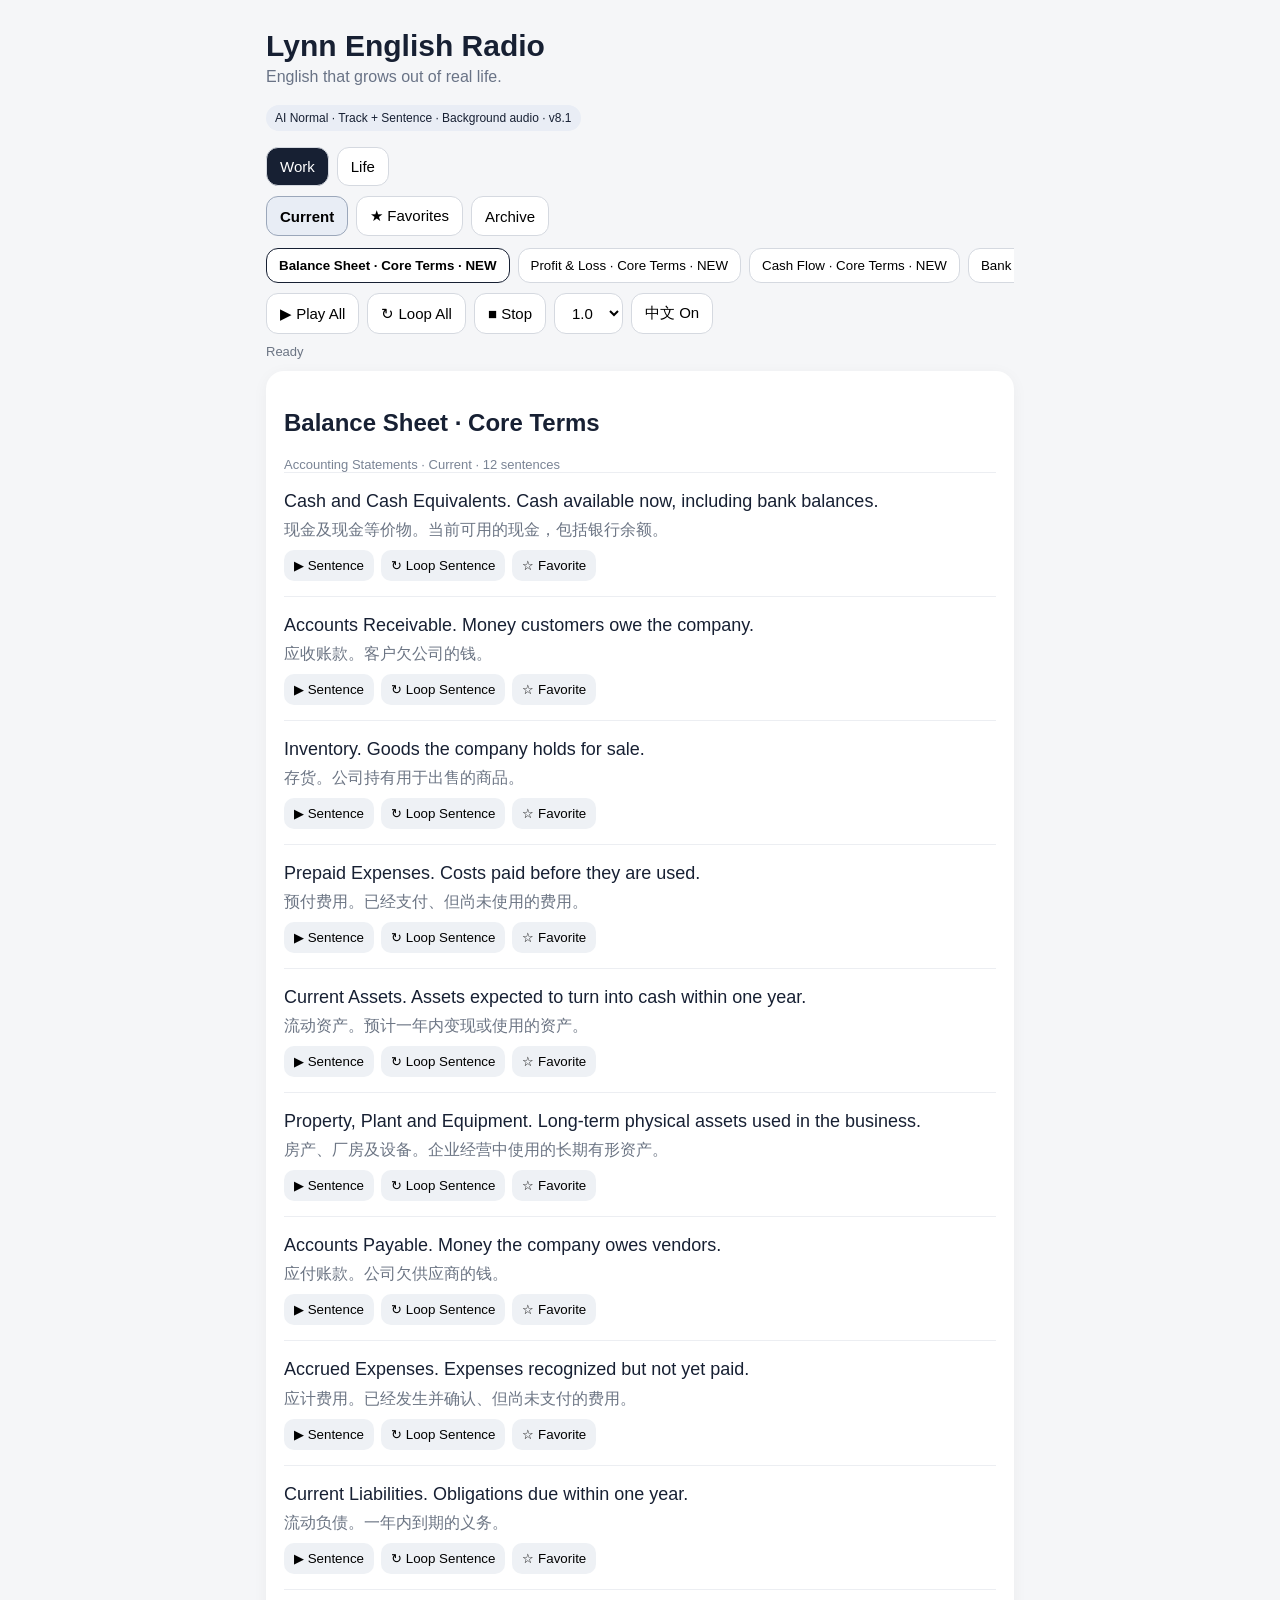
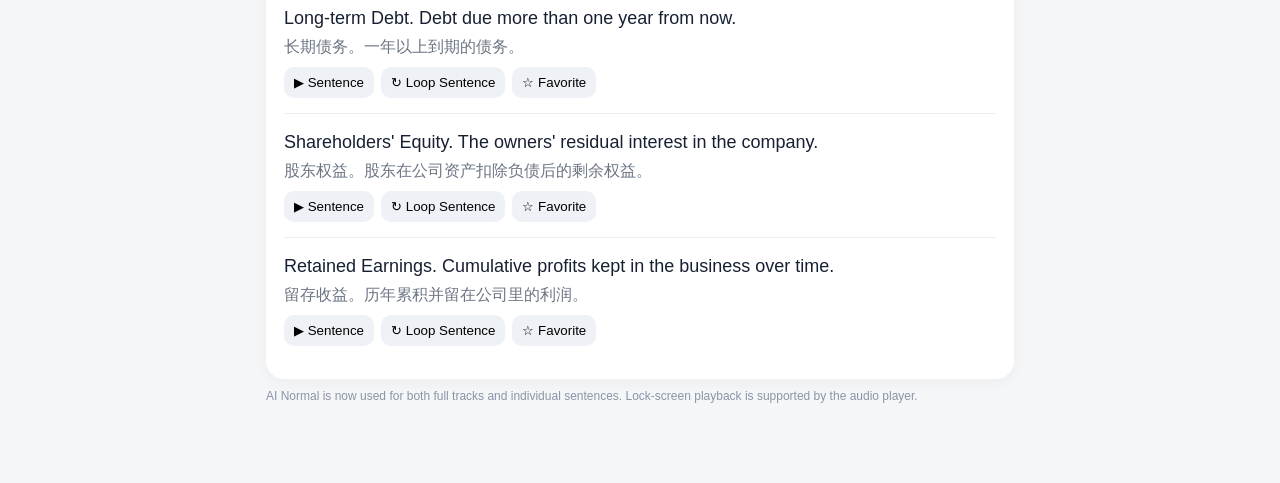
==== index.html @ 5c49e2a5 "Use durable AI Normal audio for sentence playback v8.1" ====
<!doctype html><html><head><meta charset="utf-8"><meta name="viewport" content="width=device-width,initial-scale=1,viewport-fit=cover"><title>Lynn English Radio</title><style>
:root{font-family:-apple-system,BlinkMacSystemFont,"Segoe UI",sans-serif;color:#172033;background:#f5f6f8}*{box-sizing:border-box}body{margin:0}.app{max-width:780px;margin:auto;padding:24px 16px 80px}h1{font-size:30px;margin:5px 0}.sub{color:#697386;margin-bottom:14px}.tabs,.views,.controls{display:flex;gap:8px;flex-wrap:wrap}.tabs{margin-bottom:10px}.views{margin-bottom:12px}.tabs button,.views button,.controls button,.controls select{border:1px solid #d5d9e0;background:white;border-radius:12px;padding:10px 13px;font-size:15px}.tabs button.active{background:#172033;color:white}.views button.active{background:#e8edf5;border-color:#9ba7ba;font-weight:700}.badge{display:inline-block;background:#e9edf5;padding:6px 9px;border-radius:999px;font-size:12px;margin:5px 0 16px}.tracklist{display:flex;gap:8px;overflow:auto;padding-bottom:10px}.trackbtn{min-width:max-content;border:1px solid #d5d9e0;background:white;border-radius:12px;padding:9px 12px}.trackbtn.active{border-color:#172033;font-weight:700}.card{background:white;border-radius:18px;padding:18px;margin-top:12px;box-shadow:0 3px 16px #0000000b}.meta{color:#7a8495;font-size:13px}.sentence{border-top:1px solid #eceef2;padding:15px 0}.sentence:first-of-type{border-top:0}.en{font-size:18px;line-height:1.45}.zh{color:#6c7584;margin:6px 0}.source{font-size:12px;color:#8791a2;margin-top:4px}.row{display:flex;gap:7px;margin-top:9px;flex-wrap:wrap}.row button{border:0;background:#eef1f5;border-radius:10px;padding:8px 10px}.row button.starred{background:#fff1c7}.playing{outline:2px solid #172033;border-radius:10px;padding:8px}.status{font-size:13px;color:#6c7584;margin-top:10px}.empty{color:#7a8495;padding:20px 0}.note{font-size:12px;color:#8a94a5;margin-top:10px}@media(max-width:480px){h1{font-size:26px}.controls button,.controls select{flex:1}.en{font-size:17px}}
</style></head><body><main class="app"><h1>Lynn English Radio</h1><div class="sub">English that grows out of real life.</div><div class="badge">AI Normal · Track + Sentence · Background audio · v8.1</div><div class="tabs"><button id="work">Work</button><button id="life">Life</button></div><div class="views"><button id="currentView">Current</button><button id="favoritesView">★ Favorites</button><button id="archiveView">Archive</button></div><div class="tracklist" id="tracklist"></div><div class="controls"><button onclick="playAll(false)">▶ Play All</button><button onclick="playAll(true)">↻ Loop All</button><button onclick="stopAll()">■ Stop</button><select id="rate"><option>.85</option><option>.95</option><option selected>1.0</option><option>1.1</option></select><button id="zhbtn">中文 On</button></div><div class="status" id="status">Ready</div><section class="card" id="card"></section><div class="note">AI Normal is now used for both full tracks and individual sentences. Lock-screen playback is supported by the audio player.</div></main>
<script src="tracks.js"></script><script src="accounting.js"></script><script src="track-audio.js"></script><script src="sentence-audio.js"></script><script>
const T=window.LYNN_TRACKS,TRACK_AUDIO=window.LYNN_TRACK_AUDIO||{},SENTENCE_AUDIO=window.LYNN_SENTENCE_AUDIO||{};
let channel=localStorage.channel||'work',view=localStorage.view||'current',ti=0,mode='stop',si=0,showZh=localStorage.zh!=='off',timer=null;
let favorites;try{favorites=new Set(JSON.parse(localStorage.favorites||'[]'))}catch(e){favorites=new Set();localStorage.favorites='[]'}
const media=new Audio();media.preload='metadata';media.setAttribute('playsinline','');media.setAttribute('webkit-playsinline','');
function key(t,s){return [t.channel,t.title,s.en].join('||')}
function pools(){return T.filter(t=>t.channel===channel&&((view==='archive')?t.status==='archive':t.status!=='archive'))}
function favItems(){let a=[];T.filter(t=>t.channel===channel).forEach(t=>t.sentences.forEach(s=>{if(favorites.has(key(t,s)))a.push({t,s})}));return a}
function curTrack(){return pools()[ti]}
function items(){if(view==='favorites')return favItems().map(x=>({en:x.s.en,zh:x.s.zh,t:x.t,s:x.s}));let t=curTrack();return t?t.sentences.map(s=>({en:s.en,zh:s.zh,t,s})):[]}
function sentenceNumber(it){return it&&it.t&&it.s?it.t.sentences.indexOf(it.s)+1:0}
function sentenceSrc(it){let n=sentenceNumber(it);return n&&SENTENCE_AUDIO[it.t.title]?SENTENCE_AUDIO[it.t.title][String(n)]:null}
function setActive(){document.querySelectorAll('.tabs button').forEach(b=>b.classList.toggle('active',b.id===channel));currentView.classList.toggle('active',view==='current');favoritesView.classList.toggle('active',view==='favorites');archiveView.classList.toggle('active',view==='archive')}
function sentenceHTML(it,i,showSource=false){let k=key(it.t,it.s),fav=favorites.has(k);return `<div class="sentence" id="s${i}"><div class="en">${it.en}</div><div class="zh" style="display:${showZh?'block':'none'}">${it.zh}</div>${showSource?`<div class="source">${it.t.title} · ${it.t.meta}</div>`:''}<div class="row"><button onclick="playOne(${i})">▶ Sentence</button><button onclick="loopOne(${i})">↻ Loop Sentence</button><button class="${fav?'starred':''}" onclick="toggleFavorite(${i})">${fav?'★ Saved':'☆ Favorite'}</button></div></div>`}
function render(){setActive();localStorage.channel=channel;localStorage.view=view;let list=pools();if(view==='favorites'){tracklist.innerHTML='';let its=items();card.innerHTML=`<h2>Favorites</h2><div class="meta">${its.length} saved sentences · ${channel==='work'?'Work':'Life'}</div>`+(its.length?its.map((it,i)=>sentenceHTML(it,i,true)).join(''):'<div class="empty">Tap ☆ Favorite on any sentence to build your personal rotation.</div>');zhbtn.textContent='中文 '+(showZh?'On':'Off');return}if(ti>=list.length)ti=0;tracklist.innerHTML=list.map((t,i)=>`<button class="trackbtn ${i===ti?'active':''}" onclick="choose(${i})">${t.title}${t.meta==='Accounting Statements · Current'&&view==='current'?' · NEW':''}</button>`).join('');if(!list.length){card.innerHTML=`<h2>${view==='archive'?'Archive':'Current'}</h2><div class="empty">${view==='archive'?'Nothing archived yet.':'No tracks here yet.'}</div>`;return}let t=curTrack(),its=items();card.innerHTML=`<h2>${t.title}</h2><div class="meta">${t.meta} · ${its.length} sentences</div>`+its.map((it,i)=>sentenceHTML(it,i,false)).join('');zhbtn.textContent='中文 '+(showZh?'On':'Off')}
function choose(i){stopAll();ti=i;render()}
function setChannel(c){stopAll();channel=c;ti=0;render()}work.onclick=()=>setChannel('work');life.onclick=()=>setChannel('life');
function setView(v){stopAll();view=v;ti=0;render()}currentView.onclick=()=>setView('current');favoritesView.onclick=()=>setView('favorites');archiveView.onclick=()=>setView('archive');
zhbtn.onclick=()=>{showZh=!showZh;localStorage.zh=showZh?'on':'off';render()};
rate.onchange=()=>{localStorage.rate=rate.value;media.playbackRate=+rate.value};rate.value=localStorage.rate||'1.0';media.playbackRate=+rate.value;
function mark(i){document.querySelectorAll('.sentence').forEach(x=>x.classList.remove('playing'));let e=document.getElementById('s'+i);if(e)e.classList.add('playing')}
function setSession(title,subtitle){if(!('mediaSession' in navigator))return;try{navigator.mediaSession.metadata=new MediaMetadata({title,artist:'Lynn English Radio · AI Normal',album:subtitle||'Lynn English Radio'});navigator.mediaSession.setActionHandler('play',()=>media.play());navigator.mediaSession.setActionHandler('pause',()=>media.pause());navigator.mediaSession.setActionHandler('stop',()=>stopAll())}catch(e){}}
function playMedia(src,loop,onended,title,subtitle){if(!src){status.textContent='Audio not available yet.';return false}media.onended=null;media.pause();media.loop=!!loop;media.src=src;media.playbackRate=+rate.value;setSession(title,subtitle);media.onended=()=>{if(onended)onended();else if(!media.loop){mode='stop';status.textContent='Ready'}};media.play().catch(()=>status.textContent='Tap play again to start audio.');return true}
function playOne(i){let its=items(),it=its[i];if(!it)return;stopAll();mode='one';si=i;mark(i);status.textContent=it.en+' · AI Normal';playMedia(sentenceSrc(it),false,()=>{if(mode==='one'){mode='stop';status.textContent='Ready'}},it.en,it.t.title)}
function loopOne(i){let its=items(),it=its[i];if(!it)return;stopAll();mode='sentence';si=i;mark(i);status.textContent='Looping · '+it.en+' · AI Normal';playMedia(sentenceSrc(it),true,null,it.en,it.t.title)}
function playTrack(loop){let t=curTrack(),src=t&&TRACK_AUDIO[t.title];if(!t||!src)return false;stopAll();mode=loop?'mediaLoop':'media';status.textContent=(loop?'Looping · ':'Playing · ')+t.title+' · AI Normal';return playMedia(src,loop,()=>{mode='stop';status.textContent='Ready'},t.title,t.meta)}
function nextFavorite(loop){let its=items();if(!its.length||!mode.startsWith('fav'))return;if(si>=its.length){if(loop)si=0;else{mode='stop';status.textContent='Ready';return}}let it=its[si];mark(si);status.textContent=it.en+' · AI Normal';playMedia(sentenceSrc(it),false,()=>{si++;nextFavorite(loop)},it.en,it.t.title)}
function playAll(loop){if(view!=='favorites'&&playTrack(loop))return;let its=items();if(!its.length){status.textContent='Nothing to play';return}stopAll();mode=loop?'favloop':'fav';si=0;nextFavorite(loop)}
function stopAll(){mode='stop';if(timer)clearTimeout(timer);timer=null;media.onended=null;media.pause();try{media.currentTime=0}catch(e){}media.loop=false;status.textContent='Stopped';document.querySelectorAll('.sentence').forEach(x=>x.classList.remove('playing'))}
function toggleFavorite(i){let it=items()[i];if(!it)return;let k=key(it.t,it.s);favorites.has(k)?favorites.delete(k):favorites.add(k);localStorage.favorites=JSON.stringify([...favorites]);stopAll();render()}
render();
</script></body></html>
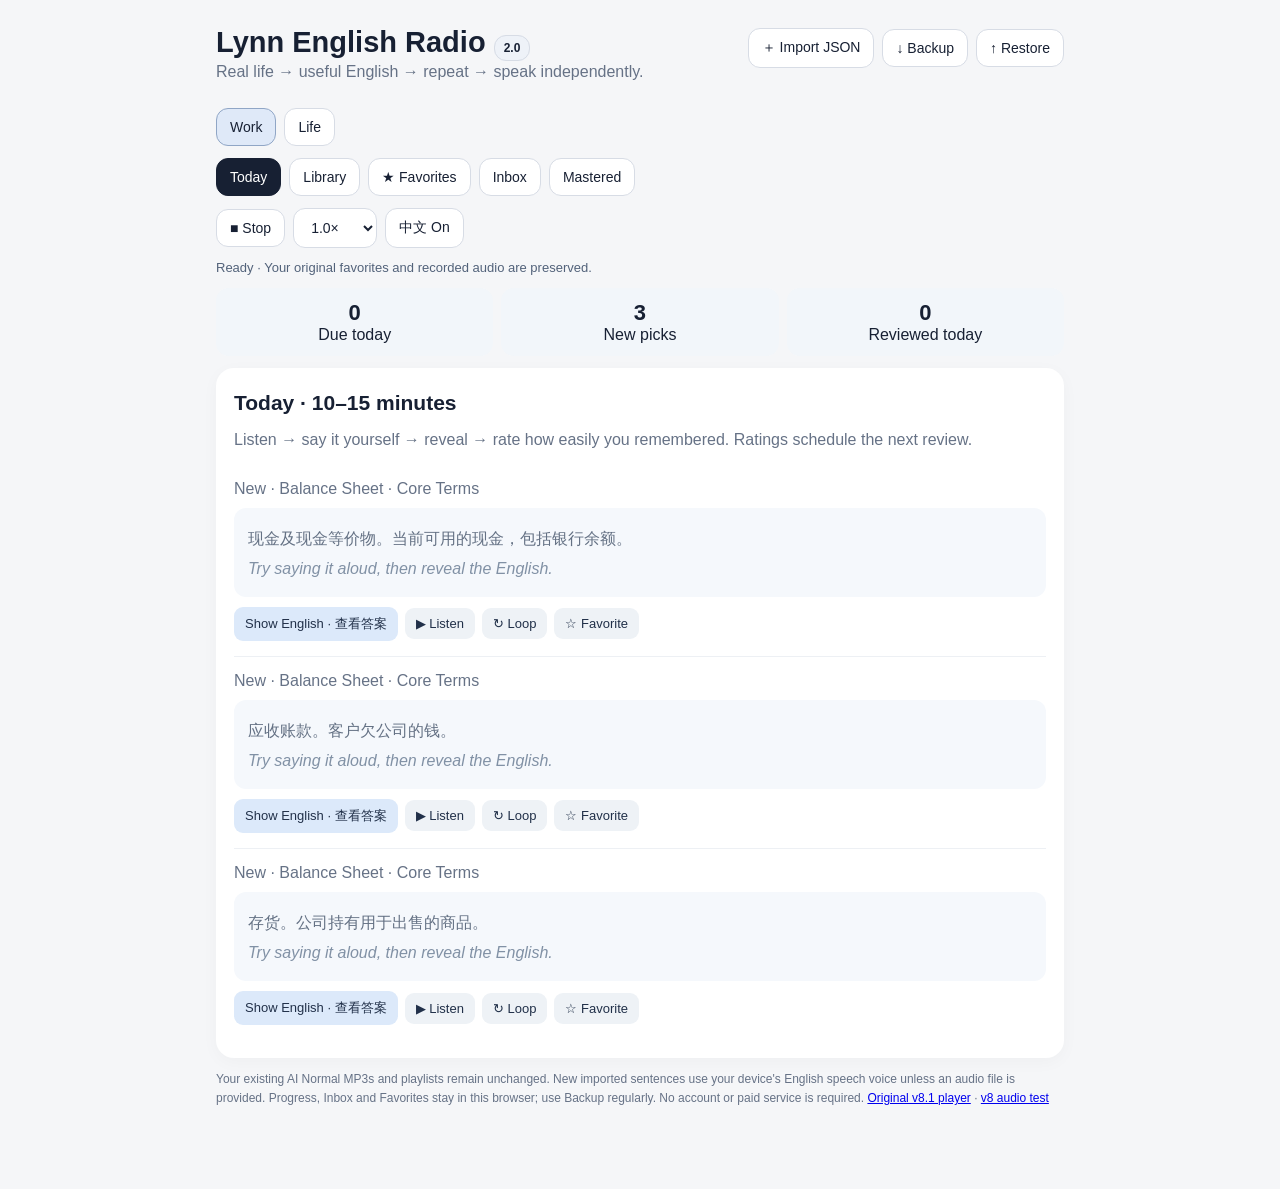
==== commit da437532: "Switch feature branch homepage to compatible Lynn English Radio 2.0" ====
--- a/index.html
+++ b/index.html
@@ -1,35 +1,64 @@
-<!doctype html><html><head><meta charset="utf-8"><meta name="viewport" content="width=device-width,initial-scale=1,viewport-fit=cover"><title>Lynn English Radio</title><style>
-:root{font-family:-apple-system,BlinkMacSystemFont,"Segoe UI",sans-serif;color:#172033;background:#f5f6f8}*{box-sizing:border-box}body{margin:0}.app{max-width:780px;margin:auto;padding:24px 16px 80px}h1{font-size:30px;margin:5px 0}.sub{color:#697386;margin-bottom:14px}.tabs,.views,.controls{display:flex;gap:8px;flex-wrap:wrap}.tabs{margin-bottom:10px}.views{margin-bottom:12px}.tabs button,.views button,.controls button,.controls select{border:1px solid #d5d9e0;background:white;border-radius:12px;padding:10px 13px;font-size:15px}.tabs button.active{background:#172033;color:white}.views button.active{background:#e8edf5;border-color:#9ba7ba;font-weight:700}.badge{display:inline-block;background:#e9edf5;padding:6px 9px;border-radius:999px;font-size:12px;margin:5px 0 16px}.tracklist{display:flex;gap:8px;overflow:auto;padding-bottom:10px}.trackbtn{min-width:max-content;border:1px solid #d5d9e0;background:white;border-radius:12px;padding:9px 12px}.trackbtn.active{border-color:#172033;font-weight:700}.card{background:white;border-radius:18px;padding:18px;margin-top:12px;box-shadow:0 3px 16px #0000000b}.meta{color:#7a8495;font-size:13px}.sentence{border-top:1px solid #eceef2;padding:15px 0}.sentence:first-of-type{border-top:0}.en{font-size:18px;line-height:1.45}.zh{color:#6c7584;margin:6px 0}.source{font-size:12px;color:#8791a2;margin-top:4px}.row{display:flex;gap:7px;margin-top:9px;flex-wrap:wrap}.row button{border:0;background:#eef1f5;border-radius:10px;padding:8px 10px}.row button.starred{background:#fff1c7}.playing{outline:2px solid #172033;border-radius:10px;padding:8px}.status{font-size:13px;color:#6c7584;margin-top:10px}.empty{color:#7a8495;padding:20px 0}.note{font-size:12px;color:#8a94a5;margin-top:10px}@media(max-width:480px){h1{font-size:26px}.controls button,.controls select{flex:1}.en{font-size:17px}}
-</style></head><body><main class="app"><h1>Lynn English Radio</h1><div class="sub">English that grows out of real life.</div><div class="badge">AI Normal · Track + Sentence · Background audio · v8.1</div><div class="tabs"><button id="work">Work</button><button id="life">Life</button></div><div class="views"><button id="currentView">Current</button><button id="favoritesView">★ Favorites</button><button id="archiveView">Archive</button></div><div class="tracklist" id="tracklist"></div><div class="controls"><button onclick="playAll(false)">▶ Play All</button><button onclick="playAll(true)">↻ Loop All</button><button onclick="stopAll()">■ Stop</button><select id="rate"><option>.85</option><option>.95</option><option selected>1.0</option><option>1.1</option></select><button id="zhbtn">中文 On</button></div><div class="status" id="status">Ready</div><section class="card" id="card"></section><div class="note">AI Normal is now used for both full tracks and individual sentences. Lock-screen playback is supported by the audio player.</div></main>
-<script src="tracks.js"></script><script src="accounting.js"></script><script src="track-audio.js"></script><script src="sentence-audio.js"></script><script>
-const T=window.LYNN_TRACKS,TRACK_AUDIO=window.LYNN_TRACK_AUDIO||{},SENTENCE_AUDIO=window.LYNN_SENTENCE_AUDIO||{};
-let channel=localStorage.channel||'work',view=localStorage.view||'current',ti=0,mode='stop',si=0,showZh=localStorage.zh!=='off',timer=null;
-let favorites;try{favorites=new Set(JSON.parse(localStorage.favorites||'[]'))}catch(e){favorites=new Set();localStorage.favorites='[]'}
-const media=new Audio();media.preload='metadata';media.setAttribute('playsinline','');media.setAttribute('webkit-playsinline','');
-function key(t,s){return [t.channel,t.title,s.en].join('||')}
-function pools(){return T.filter(t=>t.channel===channel&&((view==='archive')?t.status==='archive':t.status!=='archive'))}
-function favItems(){let a=[];T.filter(t=>t.channel===channel).forEach(t=>t.sentences.forEach(s=>{if(favorites.has(key(t,s)))a.push({t,s})}));return a}
-function curTrack(){return pools()[ti]}
-function items(){if(view==='favorites')return favItems().map(x=>({en:x.s.en,zh:x.s.zh,t:x.t,s:x.s}));let t=curTrack();return t?t.sentences.map(s=>({en:s.en,zh:s.zh,t,s})):[]}
-function sentenceNumber(it){return it&&it.t&&it.s?it.t.sentences.indexOf(it.s)+1:0}
-function sentenceSrc(it){let n=sentenceNumber(it);return n&&SENTENCE_AUDIO[it.t.title]?SENTENCE_AUDIO[it.t.title][String(n)]:null}
-function setActive(){document.querySelectorAll('.tabs button').forEach(b=>b.classList.toggle('active',b.id===channel));currentView.classList.toggle('active',view==='current');favoritesView.classList.toggle('active',view==='favorites');archiveView.classList.toggle('active',view==='archive')}
-function sentenceHTML(it,i,showSource=false){let k=key(it.t,it.s),fav=favorites.has(k);return `<div class="sentence" id="s${i}"><div class="en">${it.en}</div><div class="zh" style="display:${showZh?'block':'none'}">${it.zh}</div>${showSource?`<div class="source">${it.t.title} · ${it.t.meta}</div>`:''}<div class="row"><button onclick="playOne(${i})">▶ Sentence</button><button onclick="loopOne(${i})">↻ Loop Sentence</button><button class="${fav?'starred':''}" onclick="toggleFavorite(${i})">${fav?'★ Saved':'☆ Favorite'}</button></div></div>`}
-function render(){setActive();localStorage.channel=channel;localStorage.view=view;let list=pools();if(view==='favorites'){tracklist.innerHTML='';let its=items();card.innerHTML=`<h2>Favorites</h2><div class="meta">${its.length} saved sentences · ${channel==='work'?'Work':'Life'}</div>`+(its.length?its.map((it,i)=>sentenceHTML(it,i,true)).join(''):'<div class="empty">Tap ☆ Favorite on any sentence to build your personal rotation.</div>');zhbtn.textContent='中文 '+(showZh?'On':'Off');return}if(ti>=list.length)ti=0;tracklist.innerHTML=list.map((t,i)=>`<button class="trackbtn ${i===ti?'active':''}" onclick="choose(${i})">${t.title}${t.meta==='Accounting Statements · Current'&&view==='current'?' · NEW':''}</button>`).join('');if(!list.length){card.innerHTML=`<h2>${view==='archive'?'Archive':'Current'}</h2><div class="empty">${view==='archive'?'Nothing archived yet.':'No tracks here yet.'}</div>`;return}let t=curTrack(),its=items();card.innerHTML=`<h2>${t.title}</h2><div class="meta">${t.meta} · ${its.length} sentences</div>`+its.map((it,i)=>sentenceHTML(it,i,false)).join('');zhbtn.textContent='中文 '+(showZh?'On':'Off')}
-function choose(i){stopAll();ti=i;render()}
-function setChannel(c){stopAll();channel=c;ti=0;render()}work.onclick=()=>setChannel('work');life.onclick=()=>setChannel('life');
-function setView(v){stopAll();view=v;ti=0;render()}currentView.onclick=()=>setView('current');favoritesView.onclick=()=>setView('favorites');archiveView.onclick=()=>setView('archive');
-zhbtn.onclick=()=>{showZh=!showZh;localStorage.zh=showZh?'on':'off';render()};
-rate.onchange=()=>{localStorage.rate=rate.value;media.playbackRate=+rate.value};rate.value=localStorage.rate||'1.0';media.playbackRate=+rate.value;
-function mark(i){document.querySelectorAll('.sentence').forEach(x=>x.classList.remove('playing'));let e=document.getElementById('s'+i);if(e)e.classList.add('playing')}
-function setSession(title,subtitle){if(!('mediaSession' in navigator))return;try{navigator.mediaSession.metadata=new MediaMetadata({title,artist:'Lynn English Radio · AI Normal',album:subtitle||'Lynn English Radio'});navigator.mediaSession.setActionHandler('play',()=>media.play());navigator.mediaSession.setActionHandler('pause',()=>media.pause());navigator.mediaSession.setActionHandler('stop',()=>stopAll())}catch(e){}}
-function playMedia(src,loop,onended,title,subtitle){if(!src){status.textContent='Audio not available yet.';return false}media.onended=null;media.pause();media.loop=!!loop;media.src=src;media.playbackRate=+rate.value;setSession(title,subtitle);media.onended=()=>{if(onended)onended();else if(!media.loop){mode='stop';status.textContent='Ready'}};media.play().catch(()=>status.textContent='Tap play again to start audio.');return true}
-function playOne(i){let its=items(),it=its[i];if(!it)return;stopAll();mode='one';si=i;mark(i);status.textContent=it.en+' · AI Normal';playMedia(sentenceSrc(it),false,()=>{if(mode==='one'){mode='stop';status.textContent='Ready'}},it.en,it.t.title)}
-function loopOne(i){let its=items(),it=its[i];if(!it)return;stopAll();mode='sentence';si=i;mark(i);status.textContent='Looping · '+it.en+' · AI Normal';playMedia(sentenceSrc(it),true,null,it.en,it.t.title)}
-function playTrack(loop){let t=curTrack(),src=t&&TRACK_AUDIO[t.title];if(!t||!src)return false;stopAll();mode=loop?'mediaLoop':'media';status.textContent=(loop?'Looping · ':'Playing · ')+t.title+' · AI Normal';return playMedia(src,loop,()=>{mode='stop';status.textContent='Ready'},t.title,t.meta)}
-function nextFavorite(loop){let its=items();if(!its.length||!mode.startsWith('fav'))return;if(si>=its.length){if(loop)si=0;else{mode='stop';status.textContent='Ready';return}}let it=its[si];mark(si);status.textContent=it.en+' · AI Normal';playMedia(sentenceSrc(it),false,()=>{si++;nextFavorite(loop)},it.en,it.t.title)}
-function playAll(loop){if(view!=='favorites'&&playTrack(loop))return;let its=items();if(!its.length){status.textContent='Nothing to play';return}stopAll();mode=loop?'favloop':'fav';si=0;nextFavorite(loop)}
-function stopAll(){mode='stop';if(timer)clearTimeout(timer);timer=null;media.onended=null;media.pause();try{media.currentTime=0}catch(e){}media.loop=false;status.textContent='Stopped';document.querySelectorAll('.sentence').forEach(x=>x.classList.remove('playing'))}
-function toggleFavorite(i){let it=items()[i];if(!it)return;let k=key(it.t,it.s);favorites.has(k)?favorites.delete(k):favorites.add(k);localStorage.favorites=JSON.stringify([...favorites]);stopAll();render()}
-render();
-</script></body></html>+<!doctype html>
+<html lang="en">
+<head>
+<meta charset="utf-8">
+<meta name="viewport" content="width=device-width,initial-scale=1,viewport-fit=cover">
+<meta name="theme-color" content="#f5f6f8">
+<title>Lynn English Radio 2.0</title>
+<link rel="stylesheet" href="v2.css">
+</head>
+<body>
+<main class="app">
+ <header class="topline">
+  <div>
+   <h1>Lynn English Radio <span class="pill">2.0</span></h1>
+   <div class="sub">Real life → useful English → repeat → speak independently.</div>
+  </div>
+  <div class="tools">
+   <button id="importBtn" type="button" title="Import a JSON lesson from ChatGPT">＋ Import JSON</button>
+   <button id="exportBtn" type="button" title="Download your favorites, review history and imported lessons">↓ Backup</button>
+   <button id="restoreBtn" type="button" title="Merge a saved backup">↑ Restore</button>
+  </div>
+ </header>
+ <input id="importFile" type="file" accept=".json,application/json" aria-label="Import lessons JSON">
+ <input id="restoreFile" type="file" accept=".json,application/json" aria-label="Restore a Lynn English backup">
+ <nav id="nav" aria-label="Study navigation">
+  <div class="nav channels" aria-label="Learning areas">
+   <button type="button" data-channel="work">Work</button>
+   <button type="button" data-channel="life">Life</button>
+  </div>
+  <div class="nav views" aria-label="Study views">
+   <button type="button" data-view="today">Today</button>
+   <button type="button" data-view="library">Library</button>
+   <button type="button" data-view="favorites">★ Favorites</button>
+   <button type="button" data-view="inbox">Inbox</button>
+   <button type="button" data-view="mastered">Mastered</button>
+  </div>
+ </nav>
+ <div class="controls">
+  <button id="stopBtn" type="button">■ Stop</button>
+  <select id="rate" aria-label="Playback speed">
+   <option value="0.85">0.85×</option>
+   <option value="0.95">0.95×</option>
+   <option value="1.0" selected>1.0×</option>
+   <option value="1.1">1.1×</option>
+  </select>
+  <button id="zhbtn" type="button">中文 On</button>
+ </div>
+ <div class="status" id="status" role="status" aria-live="polite">Loading your lessons…</div>
+ <section id="content"></section>
+ <footer class="note">
+  Your existing AI Normal MP3s and playlists remain unchanged. New imported sentences use your device's English speech voice unless an audio file is provided.
+  Progress, Inbox and Favorites stay in this browser; use Backup regularly. No account or paid service is required.
+  <a href="index-v8.1.html">Original v8.1 player</a> · <a href="v8.html">v8 audio test</a>
+ </footer>
+ <audio id="player" preload="metadata"></audio>
+</main>
+<script src="tracks.js"></script>
+<script src="accounting.js"></script>
+<script src="track-audio.js"></script>
+<script src="sentence-audio.js"></script>
+<script src="v2-core.js"></script>
+<script src="v2-app.js"></script>
+</body>
+</html>
--- a/v2.css
+++ b/v2.css
@@ -0,0 +1,26 @@
+:root{font-family:-apple-system,BlinkMacSystemFont,"Segoe UI",sans-serif;color:#172033;background:#f5f6f8}
+*{box-sizing:border-box}body{margin:0}button,input,select{font:inherit}button{cursor:pointer}
+.app{max-width:880px;margin:0 auto;padding:24px 16px 80px}
+h1{font-size:29px;margin:2px 0 4px}h2{font-size:21px;margin:5px 0 14px}h3{font-size:17px;margin:2px 0 6px}
+.sub,.muted,.meta,.note{color:#667286}.sub{margin-bottom:15px}.note{font-size:12px;line-height:1.6}
+.topline,.nav,.controls,.row,.stats,.tools{display:flex;gap:8px;flex-wrap:wrap;align-items:center}
+.topline{justify-content:space-between;align-items:flex-start}.topline .tools{margin-top:4px}
+.nav{margin:12px 0}.nav button,.controls button,.controls select,.tools button,.pill,.trackbtn,.file-btn{border:1px solid #d7dce5;background:#fff;color:#172033;padding:10px 13px;border-radius:12px;font-size:14px}
+.nav button.active{background:#172033;color:#fff;border-color:#172033}
+.channels button.active{background:#dfe9f8;color:#172033;border:1px solid #90a6c6}
+.pill{padding:5px 9px;font-size:12px;background:#eef2f8}.card{background:#fff;border-radius:18px;padding:18px;margin:12px 0;box-shadow:0 4px 17px #00000008}
+.stats{justify-content:space-between}.stat{flex:1;min-width:100px;background:#f2f6fa;padding:12px;border-radius:13px;text-align:center}.stat strong{font-size:22px;display:block}
+.tracklist{display:flex;gap:8px;overflow-x:auto;padding:3px 0 9px}.trackbtn{min-width:max-content}.trackbtn.active{background:#e4ecf8;border-color:#8da5c4;font-weight:700}
+.sentence{border-top:1px solid #edf0f4;padding:15px 0}.sentence:first-of-type{border-top:0}.en{font-size:18px;line-height:1.5;margin:4px 0}.zh{color:#647184;line-height:1.45;margin:5px 0}
+.row{gap:7px;margin-top:10px}.row button{border:0;border-radius:9px;padding:8px 11px;font-size:13px;background:#eef2f6;color:#213049}
+.row button.primary{background:#dce9fa}.row button.starred{background:#fff0ba}.row button.good{background:#e0f3e9}.row button.again{background:#fff0e8}
+.tag{font-size:12px;color:#52627a;background:#edf1f6;border-radius:99px;padding:5px 9px;display:inline-block;margin-right:5px}
+.cardhead{display:flex;justify-content:space-between;gap:12px;align-items:center;flex-wrap:wrap}
+.prompt{background:#f5f8fc;padding:14px;border-radius:12px;margin:10px 0}
+.hidden-answer{color:#8191a5;font-style:italic;padding:5px 0}.empty{padding:20px;color:#687589;background:#fff;border-radius:14px}
+.status{margin:12px 0;color:#52627a;font-size:13px;min-height:1.2em}
+.search{width:100%;max-width:280px;border:1px solid #ccd4df;border-radius:10px;padding:10px}
+select{border:1px solid #ccd4df;border-radius:10px;padding:9px;background:#fff}
+input[type=file]{display:none}button:focus-visible,input:focus-visible,select:focus-visible{outline:3px solid #83b5ed;outline-offset:2px}
+.playing{outline:2px solid #7b9cc9;outline-offset:3px;border-radius:8px}
+@media(max-width:560px){h1{font-size:26px}.topline .tools{width:100%}.topline .tools button{flex:1}.nav button{flex:1;padding:9px 8px}.en{font-size:17px}.card{padding:15px}.stat{min-width:80px}}
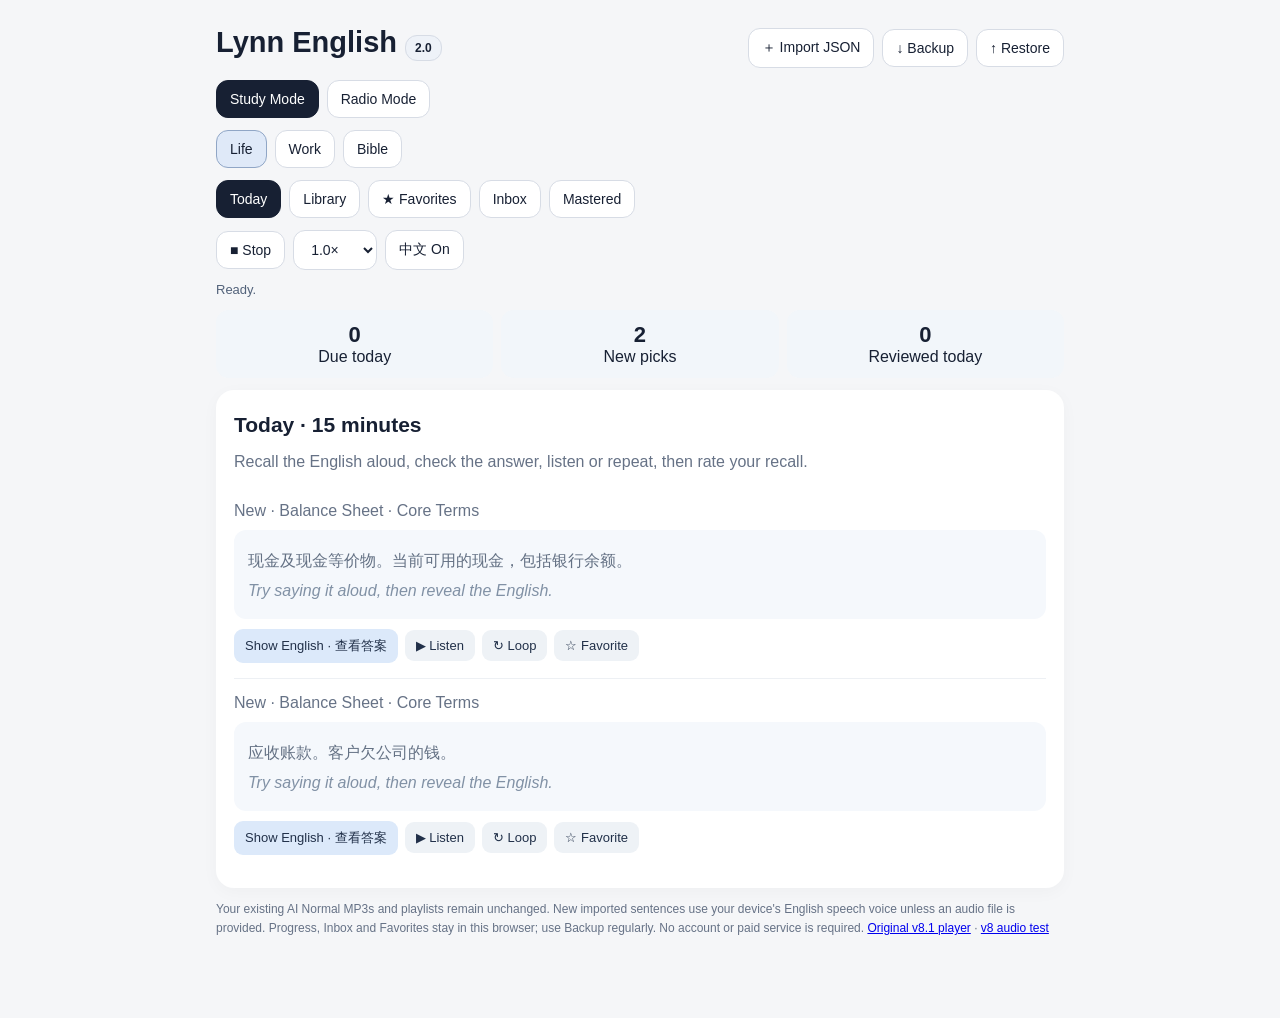
==== commit cc63c4a0: "Unify study navigation and allocate one daily review queue" ====
--- a/index.html
+++ b/index.html
@@ -4,15 +4,14 @@
 <meta charset="utf-8">
 <meta name="viewport" content="width=device-width,initial-scale=1,viewport-fit=cover">
 <meta name="theme-color" content="#f5f6f8">
-<title>Lynn English Radio 2.0</title>
+<title>Lynn English 2.0</title>
 <link rel="stylesheet" href="v2.css">
 </head>
 <body>
 <main class="app">
  <header class="topline">
   <div>
-   <h1>Lynn English Radio <span class="pill">2.0</span></h1>
-   <div class="sub">Real life → useful English → repeat → speak independently.</div>
+   <h1>Lynn English <span class="pill">2.0</span></h1>
   </div>
   <div class="tools">
    <button id="importBtn" type="button" title="Import a JSON lesson from ChatGPT">＋ Import JSON</button>
@@ -23,9 +22,14 @@
  <input id="importFile" type="file" accept=".json,application/json" aria-label="Import lessons JSON">
  <input id="restoreFile" type="file" accept=".json,application/json" aria-label="Restore a Lynn English backup">
  <nav id="nav" aria-label="Study navigation">
+  <div class="nav modes" aria-label="Learning modes">
+   <button type="button" data-mode="study">Study Mode</button>
+   <button type="button" data-mode="radio">Radio Mode</button>
+  </div>
   <div class="nav channels" aria-label="Learning areas">
+   <button type="button" data-channel="life">Life</button>
    <button type="button" data-channel="work">Work</button>
-   <button type="button" data-channel="life">Life</button>
+   <button type="button" data-channel="bible">Bible</button>
   </div>
   <div class="nav views" aria-label="Study views">
    <button type="button" data-view="today">Today</button>
--- a/v2.css
+++ b/v2.css
@@ -24,3 +24,4 @@
 input[type=file]{display:none}button:focus-visible,input:focus-visible,select:focus-visible{outline:3px solid #83b5ed;outline-offset:2px}
 .playing{outline:2px solid #7b9cc9;outline-offset:3px;border-radius:8px}
 @media(max-width:560px){h1{font-size:26px}.topline .tools{width:100%}.topline .tools button{flex:1}.nav button{flex:1;padding:9px 8px}.en{font-size:17px}.card{padding:15px}.stat{min-width:80px}}
+@media(max-width:560px){.nav button,.row button,.controls button,.controls select,.tools button,.trackbtn,button.pill{min-height:44px}.en,.zh,h3{overflow-wrap:anywhere}}
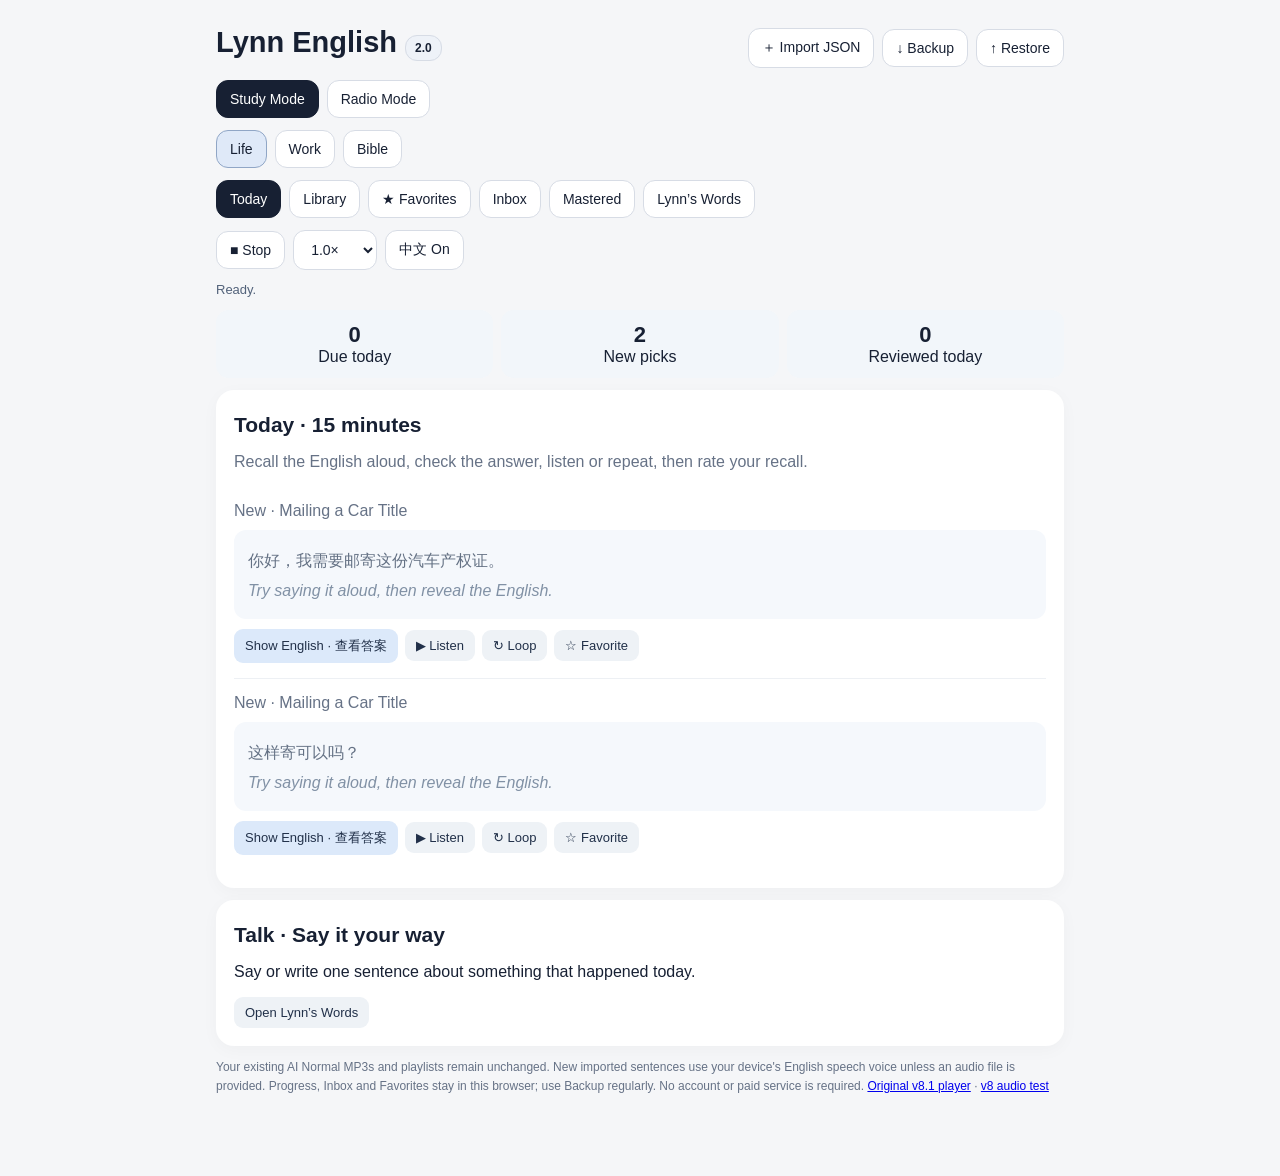
==== commit 98fd2d20: "Migrate daily readings, real-life lessons and private expression data" ====
--- a/index.html
+++ b/index.html
@@ -37,6 +37,7 @@
    <button type="button" data-view="favorites">★ Favorites</button>
    <button type="button" data-view="inbox">Inbox</button>
    <button type="button" data-view="mastered">Mastered</button>
+   <button type="button" data-view="words">Lynn’s Words</button>
   </div>
  </nav>
  <div class="controls">
@@ -63,6 +64,7 @@
 <script src="track-audio.js"></script>
 <script src="sentence-audio.js"></script>
 <script src="v2-core.js"></script>
+<script src="unified-content.js"></script>
 <script src="v2-app.js"></script>
 </body>
 </html>
--- a/v2.css
+++ b/v2.css
@@ -25,3 +25,13 @@
 .playing{outline:2px solid #7b9cc9;outline-offset:3px;border-radius:8px}
 @media(max-width:560px){h1{font-size:26px}.topline .tools{width:100%}.topline .tools button{flex:1}.nav button{flex:1;padding:9px 8px}.en{font-size:17px}.card{padding:15px}.stat{min-width:80px}}
 @media(max-width:560px){.nav button,.row button,.controls button,.controls select,.tools button,.trackbtn,button.pill{min-height:44px}.en,.zh,h3{overflow-wrap:anywhere}}
+
+.word-form { display: grid; gap: 12px; max-width: 640px }
+.word-form label, .transcript-label { display: grid; gap: 6px }
+.word-form input, .word-form textarea, .transcript-label textarea {
+  width: 100%; font: inherit; color: inherit; border: 1px solid #acb8c8; border-radius: 8px; padding: 9px;
+}
+.word-form textarea { min-height: 76px; resize: vertical }
+.reading { margin: 14px 0; padding: 10px; background: #f5f8fc; border-radius: 8px }
+.reading p { white-space: pre-wrap }
+.transcript-label { margin: 8px 0 }
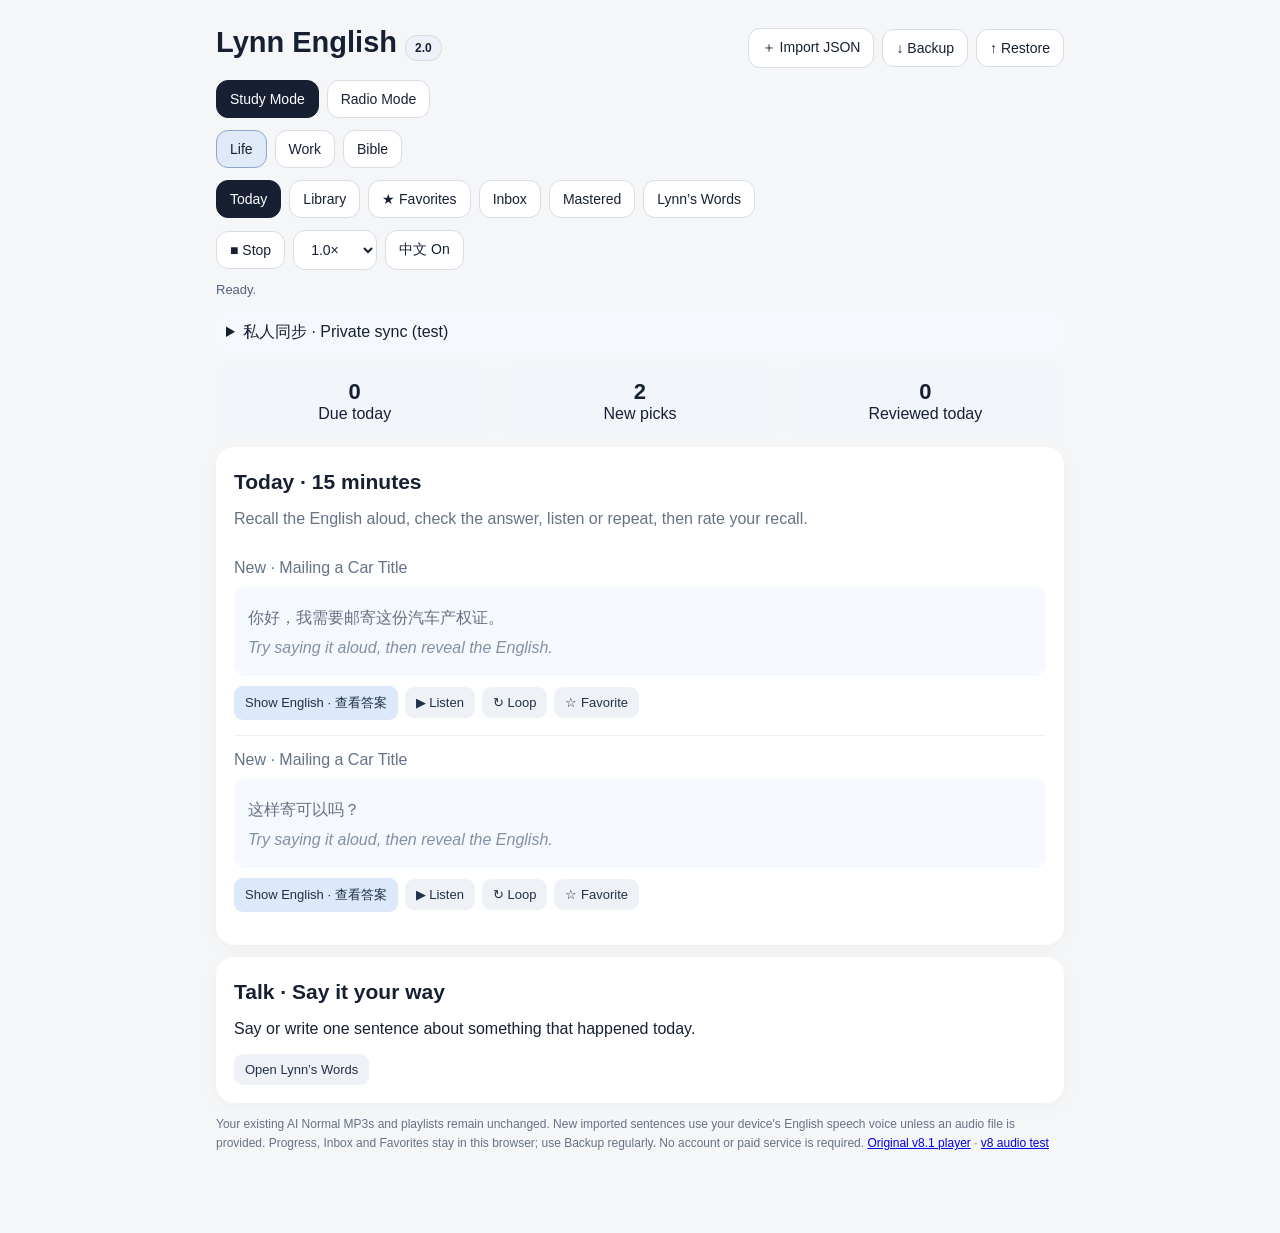
==== commit 32403de1: "Prototype optional private learning sync for Firebase Spark" ====
--- a/index.html
+++ b/index.html
@@ -51,6 +51,28 @@
   <button id="zhbtn" type="button">中文 On</button>
  </div>
  <div class="status" id="status" role="status" aria-live="polite">Loading your lessons…</div>
+ <details class="reading" id="syncPanel">
+  <summary>私人同步 · Private sync (test)</summary>
+  <p>测试版仅使用虚构数据。保存在此浏览器的记录只有在确认迁移后才上传。</p>
+  <p id="syncStatus" role="status">仅本机保存</p>
+  <form id="syncLogin" class="word-form" hidden>
+    <label>测试邮箱<input name="email" type="email" autocomplete="username" required></label>
+    <label>密码<input name="password" type="password" autocomplete="current-password" required></label>
+    <div class="row"><button>登录</button><button type="button" id="syncReset">找回密码</button></div>
+  </form>
+  <div class="row" id="syncSession" hidden>
+    <button id="syncVerify" hidden>发送验证邮件</button>
+    <button id="syncSignout">退出同步</button>
+  </div>
+  <div id="syncMigration" hidden>
+    <p id="syncPreview"></p>
+    <div id="syncDifferences"></div>
+    <button id="syncBackup">下载本机迁移前备份</button>
+    <label><input type="checkbox" id="syncBackupConfirmed">已妥善保存本机备份</label>
+    <button id="syncConfirm">确认合并并启用同步</button>
+  </div>
+  <div id="syncConflicts"></div>
+ </details>
  <section id="content"></section>
  <footer class="note">
   Your existing AI Normal MP3s and playlists remain unchanged. New imported sentences use your device's English speech voice unless an audio file is provided.
@@ -66,5 +88,8 @@
 <script src="v2-core.js"></script>
 <script src="unified-content.js"></script>
 <script src="v2-app.js"></script>
+<script src="sync-config.js"></script>
+<script src="v2-sync-core.js"></script>
+<script type="module" src="v2-sync.js"></script>
 </body>
 </html>
--- a/v2.css
+++ b/v2.css
@@ -35,3 +35,23 @@
 .reading { margin: 14px 0; padding: 10px; background: #f5f8fc; border-radius: 8px }
 .reading p { white-space: pre-wrap }
 .transcript-label { margin: 8px 0 }
+
+/* Voice-first personal English practice */
+.voice-entry{display:grid;gap:10px;padding:15px;border:1px solid #c6d7eb;border-radius:15px;background:#f4f8fd}
+.voice-button{display:block;width:100%;min-height:56px;padding:14px 18px;border:0;border-radius:12px;background:#172e55;color:#fff;font-size:17px;font-weight:700;cursor:pointer;text-align:center}
+.voice-button[aria-pressed="true"]{background:#a53838}
+.voice-button:focus-visible{outline:3px solid #83b5ed;outline-offset:3px}
+.voice-status{color:#53657c;font-size:13px;line-height:1.55}
+.voice-status[data-state="listening"]{color:#87411e;font-weight:600}
+.voice-status[data-state="error"]{color:#93452f}
+.voice-status[data-state="done"]{color:#236247}
+
+#wordEditor, #wordHistory{scroll-margin-top:12px}
+#wordEditor .word-form{margin-top:12px}
+#wordSaved:empty{display:none}
+.word-history [aria-pressed="true"]{background:#dce9fa;font-weight:700}
+.word-history article p{overflow-wrap:anywhere;white-space:pre-wrap}
+
+#syncPanel pre{white-space:pre-wrap;overflow-wrap:anywhere}
+#syncMigration label{display:block;margin:10px 0}
+#syncPanel [hidden]{display:none!important}
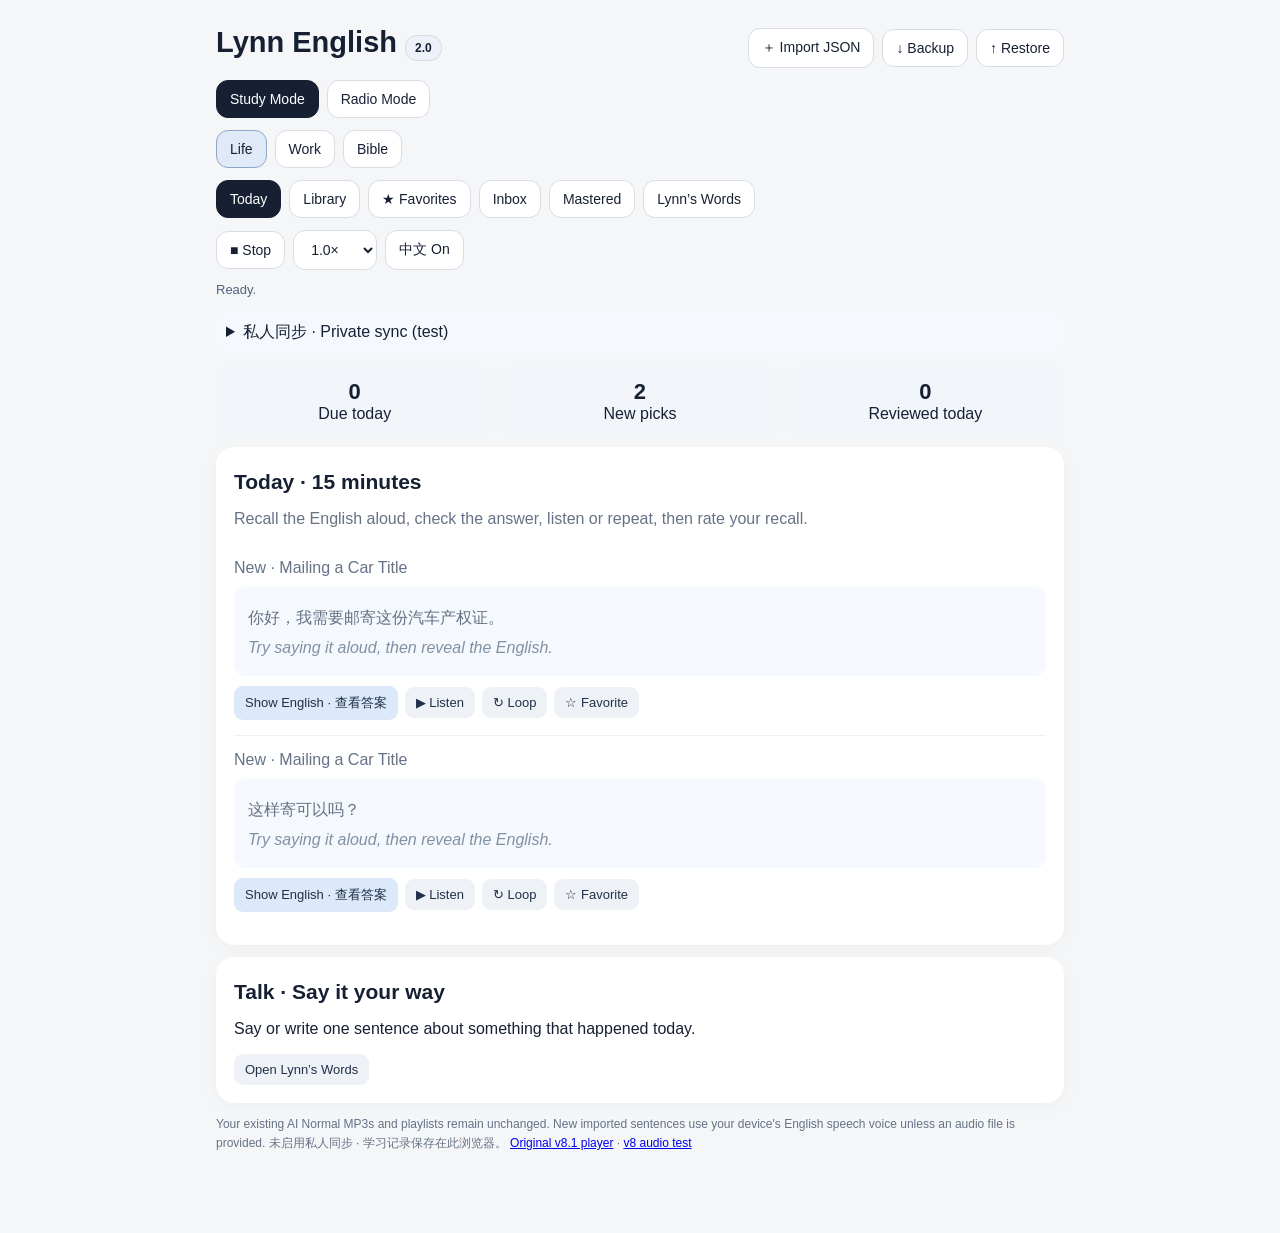
==== commit 3bb6511f: "Preserve course versions and harden private sync lifecycle" ====
--- a/index.html
+++ b/index.html
@@ -63,7 +63,14 @@
   <div class="row" id="syncSession" hidden>
     <button id="syncVerify" hidden>发送验证邮件</button>
     <button id="syncSignout">退出同步</button>
+    <button id="syncArchive">导出含冲突版本的备份</button>
+    <details>
+     <summary>删除云端测试账户</summary>
+     <label>重新输入密码 <input type="password" id="syncDeletePassword" autocomplete="current-password" required></label>
+     <button id="syncDeleteAccount">永久删除云端数据与账户</button>
+    </details>
   </div>
+  <button id="syncClearLocal" hidden>清除这台设备的个人记录</button>
   <div id="syncMigration" hidden>
     <p id="syncPreview"></p>
     <div id="syncDifferences"></div>
@@ -76,7 +83,7 @@
  <section id="content"></section>
  <footer class="note">
   Your existing AI Normal MP3s and playlists remain unchanged. New imported sentences use your device's English speech voice unless an audio file is provided.
-  Progress, Inbox and Favorites stay in this browser; use Backup regularly. No account or paid service is required.
+  <span id="syncFooter">未启用私人同步 · 学习记录保存在此浏览器。可以随时下载 Backup。</span>
   <a href="index-v8.1.html">Original v8.1 player</a> · <a href="v8.html">v8 audio test</a>
  </footer>
  <audio id="player" preload="metadata"></audio>
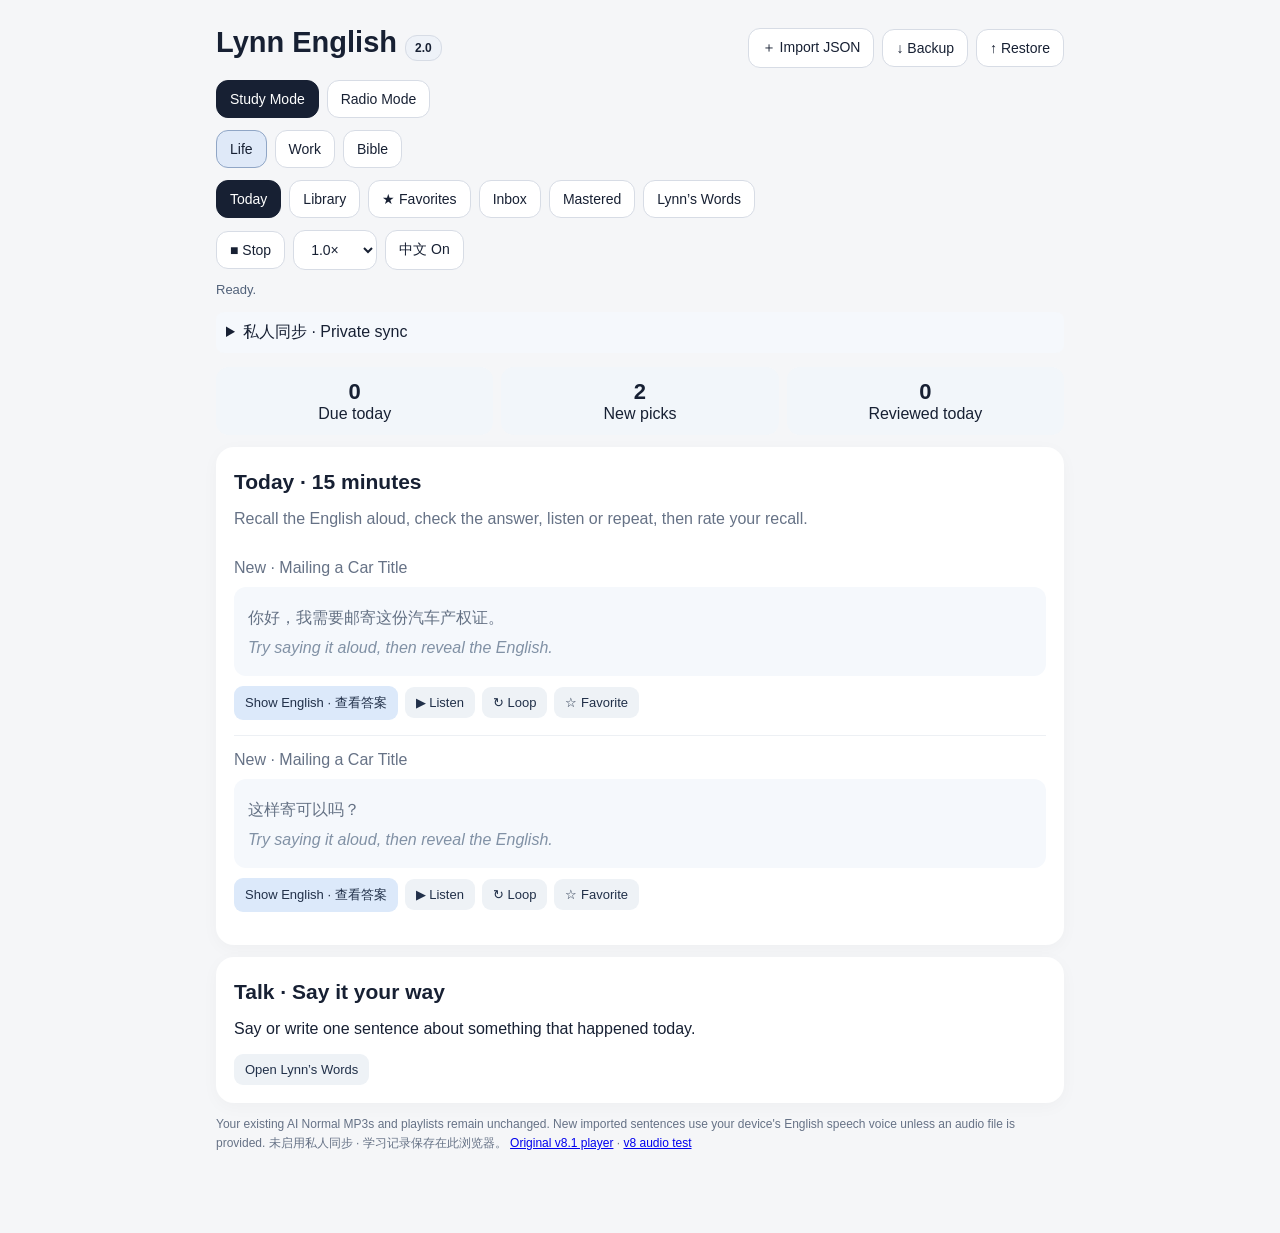
==== commit b2db2852: "Prepare private sync production configuration and owner rules" ====
--- a/index.html
+++ b/index.html
@@ -52,11 +52,11 @@
  </div>
  <div class="status" id="status" role="status" aria-live="polite">Loading your lessons…</div>
  <details class="reading" id="syncPanel">
-  <summary>私人同步 · Private sync (test)</summary>
-  <p>测试版仅使用虚构数据。保存在此浏览器的记录只有在确认迁移后才上传。</p>
+  <summary id="syncLabel">私人同步 · Private sync</summary>
+  <p id="syncNotice">首次同步前请先备份。确认合并后才上传本机学习记录。</p>
   <p id="syncStatus" role="status">仅本机保存</p>
   <form id="syncLogin" class="word-form" hidden>
-    <label>测试邮箱<input name="email" type="email" autocomplete="username" required></label>
+    <label>邮箱<input name="email" type="email" autocomplete="username" required></label>
     <label>密码<input name="password" type="password" autocomplete="current-password" required></label>
     <div class="row"><button>登录</button><button type="button" id="syncReset">找回密码</button></div>
   </form>
@@ -65,7 +65,7 @@
     <button id="syncSignout">退出同步</button>
     <button id="syncArchive">导出含冲突版本的备份</button>
     <details>
-     <summary>删除云端测试账户</summary>
+     <summary>删除云端账户</summary>
      <label>重新输入密码 <input type="password" id="syncDeletePassword" autocomplete="current-password" required></label>
      <button id="syncDeleteAccount">永久删除云端数据与账户</button>
     </details>
